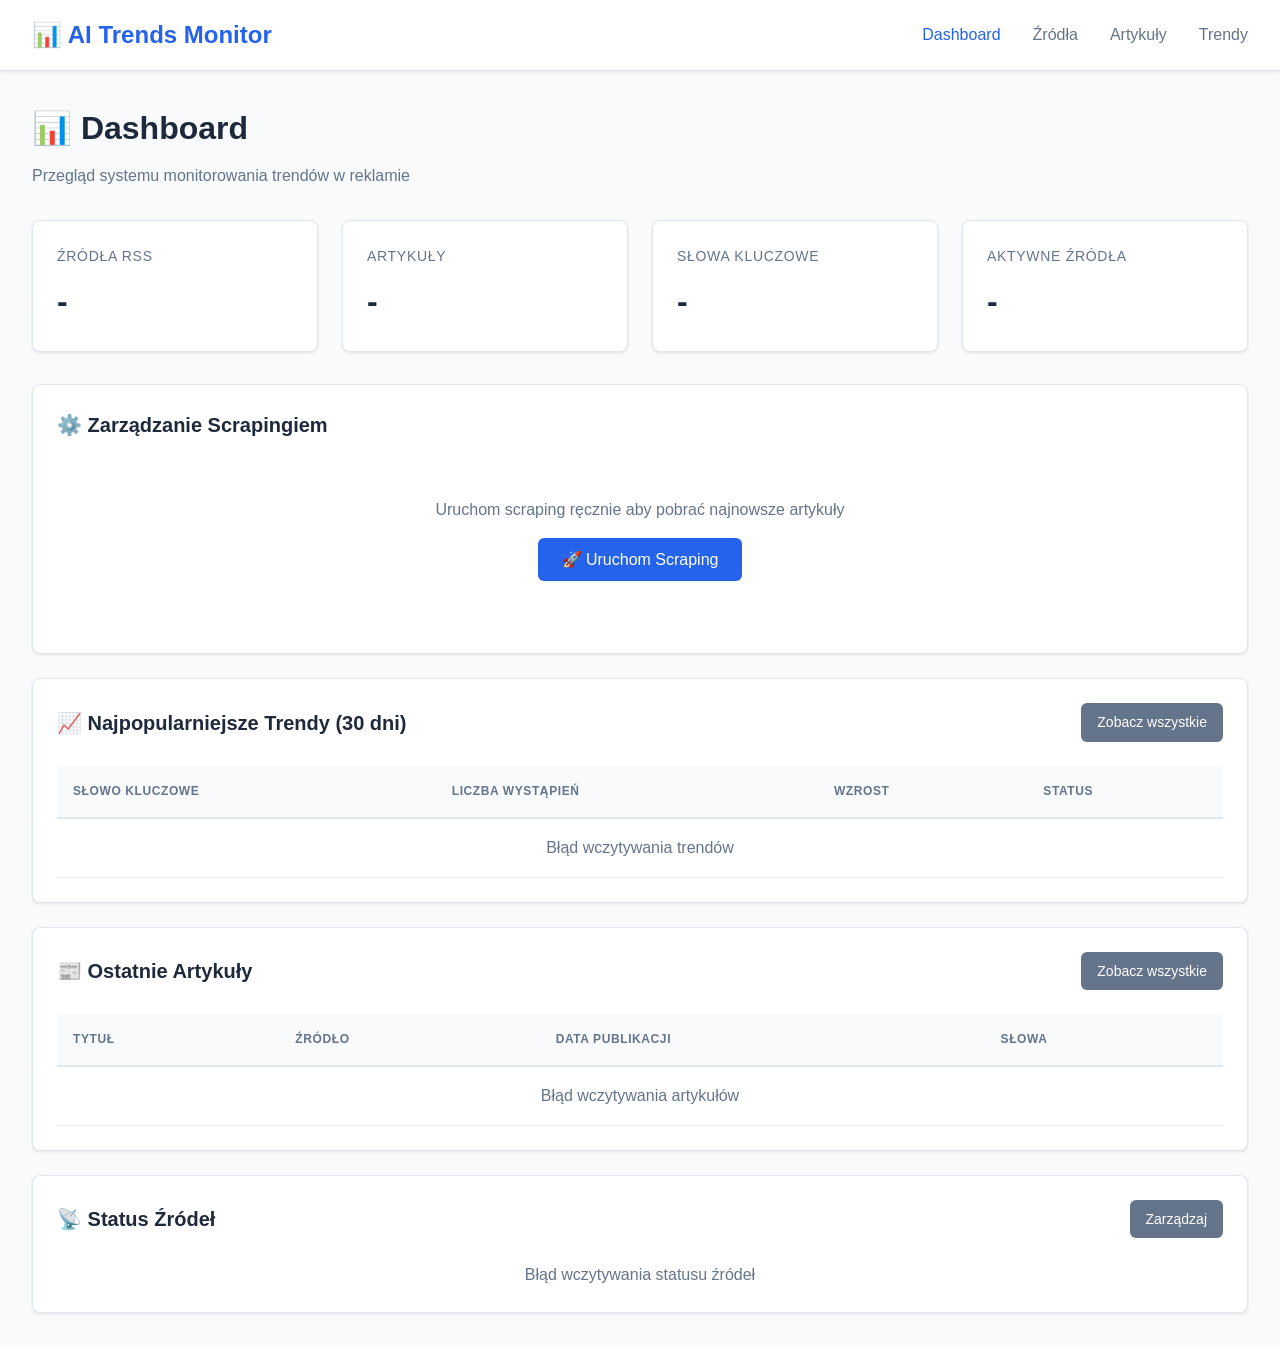
==== admin-panel/index.html @ a09b1613 "init" ====
<!DOCTYPE html>
<html lang="pl">
<head>
    <meta charset="UTF-8">
    <meta name="viewport" content="width=device-width, initial-scale=1.0">
    <title>Dashboard - AI Trends Monitor</title>
    <link rel="stylesheet" href="css/style.css">
</head>
<body>
    <!-- Navigation -->
    <nav>
        <div class="nav-container">
            <a href="index.html" class="nav-brand">📊 AI Trends Monitor</a>
            <ul class="nav-links">
                <li><a href="index.html" class="active">Dashboard</a></li>
                <li><a href="sources.html">Źródła</a></li>
                <li><a href="articles.html">Artykuły</a></li>
                <li><a href="trends.html">Trendy</a></li>
            </ul>
        </div>
    </nav>

    <!-- Main Content -->
    <div class="container">
        <div class="page-header">
            <h1>📊 Dashboard</h1>
            <p>Przegląd systemu monitorowania trendów w reklamie</p>
        </div>

        <!-- Stats Grid -->
        <div class="stats-grid">
            <div class="stat-card">
                <div class="stat-label">Źródła RSS</div>
                <div class="stat-value" id="stat-sources">-</div>
            </div>
            <div class="stat-card">
                <div class="stat-label">Artykuły</div>
                <div class="stat-value" id="stat-articles">-</div>
            </div>
            <div class="stat-card">
                <div class="stat-label">Słowa kluczowe</div>
                <div class="stat-value" id="stat-keywords">-</div>
            </div>
            <div class="stat-card">
                <div class="stat-label">Aktywne źródła</div>
                <div class="stat-value" id="stat-active-sources">-</div>
            </div>
        </div>

        <!-- Scraping Control Card -->
        <div class="card">
            <div class="card-header">
                <h2 class="card-title">⚙️ Zarządzanie Scrapingiem</h2>
            </div>
            <div style="text-align: center; padding: 2rem 0;">
                <p class="text-muted mb-2">Uruchom scraping ręcznie aby pobrać najnowsze artykuły</p>
                <button id="trigger-scraping-btn" class="btn btn-primary" onclick="triggerScraping()">
                    🚀 Uruchom Scraping
                </button>
                <div id="scraping-status" class="mt-2"></div>
            </div>
        </div>

        <!-- Top Trending Keywords Card -->
        <div class="card">
            <div class="card-header">
                <h2 class="card-title">📈 Najpopularniejsze Trendy (30 dni)</h2>
                <a href="trends.html" class="btn btn-secondary btn-sm">Zobacz wszystkie</a>
            </div>
            <div id="loading-trends" class="spinner" style="display: none;"></div>
            <div class="table-container">
                <table>
                    <thead>
                        <tr>
                            <th>Słowo kluczowe</th>
                            <th>Liczba wystąpień</th>
                            <th>Wzrost</th>
                            <th>Status</th>
                        </tr>
                    </thead>
                    <tbody id="trends-tbody">
                        <tr>
                            <td colspan="4" class="text-center text-muted">Wczytywanie...</td>
                        </tr>
                    </tbody>
                </table>
            </div>
        </div>

        <!-- Recent Articles Card -->
        <div class="card">
            <div class="card-header">
                <h2 class="card-title">📰 Ostatnie Artykuły</h2>
                <a href="articles.html" class="btn btn-secondary btn-sm">Zobacz wszystkie</a>
            </div>
            <div id="loading-articles" class="spinner" style="display: none;"></div>
            <div class="table-container">
                <table>
                    <thead>
                        <tr>
                            <th>Tytuł</th>
                            <th>Źródło</th>
                            <th>Data publikacji</th>
                            <th>Słowa</th>
                        </tr>
                    </thead>
                    <tbody id="articles-tbody">
                        <tr>
                            <td colspan="4" class="text-center text-muted">Wczytywanie...</td>
                        </tr>
                    </tbody>
                </table>
            </div>
        </div>

        <!-- Sources Status Card -->
        <div class="card">
            <div class="card-header">
                <h2 class="card-title">📡 Status Źródeł</h2>
                <a href="sources.html" class="btn btn-secondary btn-sm">Zarządzaj</a>
            </div>
            <div id="loading-sources" class="spinner" style="display: none;"></div>
            <div id="sources-status"></div>
        </div>
    </div>

    <script src="js/api.js"></script>
    <script>
        // Load statistics
        async function loadStats() {
            try {
                const stats = await api.getStats();

                document.getElementById('stat-sources').textContent = stats.total_sources || 0;
                document.getElementById('stat-articles').textContent = stats.total_articles || 0;
                document.getElementById('stat-keywords').textContent = stats.unique_keywords || 0;
                document.getElementById('stat-active-sources').textContent = stats.active_sources || 0;

            } catch (error) {
                console.error('Error loading stats:', error);
            }
        }

        // Load top trends
        async function loadTrends() {
            const tbody = document.getElementById('trends-tbody');
            const spinner = document.getElementById('loading-trends');

            try {
                spinner.style.display = 'block';
                tbody.innerHTML = '';

                const trends = await api.getTrends(30, 10);

                if (trends.length === 0) {
                    tbody.innerHTML = `
                        <tr>
                            <td colspan="4" class="text-center text-muted">
                                Brak trendów do wyświetlenia
                            </td>
                        </tr>
                    `;
                    return;
                }

                trends.forEach(trend => {
                    const row = document.createElement('tr');
                    const growthPercent = (trend.growth_rate * 100).toFixed(1);
                    const trendBadge = trend.is_trending
                        ? '<span class="badge badge-success">📈 Rosnący</span>'
                        : '<span class="badge badge-info">-</span>';

                    row.innerHTML = `
                        <td><strong>${trend.keyword}</strong></td>
                        <td>${trend.count}</td>
                        <td><span class="badge badge-success">+${growthPercent}%</span></td>
                        <td>${trendBadge}</td>
                    `;

                    tbody.appendChild(row);
                });

            } catch (error) {
                console.error('Error loading trends:', error);
                tbody.innerHTML = `
                    <tr>
                        <td colspan="4" class="text-center text-muted">
                            Błąd wczytywania trendów
                        </td>
                    </tr>
                `;
            } finally {
                spinner.style.display = 'none';
            }
        }

        // Load recent articles
        async function loadArticles() {
            const tbody = document.getElementById('articles-tbody');
            const spinner = document.getElementById('loading-articles');

            try {
                spinner.style.display = 'block';
                tbody.innerHTML = '';

                const articles = await api.getArticles({ limit: 10, days: 7 });

                if (articles.length === 0) {
                    tbody.innerHTML = `
                        <tr>
                            <td colspan="4" class="text-center text-muted">
                                Brak artykułów do wyświetlenia
                            </td>
                        </tr>
                    `;
                    return;
                }

                articles.forEach(article => {
                    const row = document.createElement('tr');
                    const date = article.published_date
                        ? new Date(article.published_date).toLocaleDateString('pl-PL')
                        : 'Brak daty';

                    row.innerHTML = `
                        <td>
                            <a href="${article.url}" target="_blank" style="color: var(--primary-color); text-decoration: none;">
                                ${article.title}
                            </a>
                        </td>
                        <td><span class="text-sm">${article.source_name}</span></td>
                        <td class="text-sm">${date}</td>
                        <td>${article.word_count}</td>
                    `;

                    tbody.appendChild(row);
                });

            } catch (error) {
                console.error('Error loading articles:', error);
                tbody.innerHTML = `
                    <tr>
                        <td colspan="4" class="text-center text-muted">
                            Błąd wczytywania artykułów
                        </td>
                    </tr>
                `;
            } finally {
                spinner.style.display = 'none';
            }
        }

        // Load sources status
        async function loadSourcesStatus() {
            const container = document.getElementById('sources-status');
            const spinner = document.getElementById('loading-sources');

            try {
                spinner.style.display = 'block';
                container.innerHTML = '';

                const sources = await api.getSources(false);

                const activeSources = sources.filter(s => s.active).length;
                const inactiveSources = sources.filter(s => !s.active).length;

                container.innerHTML = `
                    <div class="flex flex-gap">
                        <div style="flex: 1; text-align: center; padding: 1rem;">
                            <div style="font-size: 2rem; color: var(--success-color);">✓</div>
                            <div style="font-size: 1.5rem; font-weight: 600;">${activeSources}</div>
                            <div class="text-muted text-sm">Aktywne źródła</div>
                        </div>
                        <div style="flex: 1; text-align: center; padding: 1rem;">
                            <div style="font-size: 2rem; color: var(--danger-color);">✗</div>
                            <div style="font-size: 1.5rem; font-weight: 600;">${inactiveSources}</div>
                            <div class="text-muted text-sm">Nieaktywne źródła</div>
                        </div>
                        <div style="flex: 1; text-align: center; padding: 1rem;">
                            <div style="font-size: 2rem;">📊</div>
                            <div style="font-size: 1.5rem; font-weight: 600;">${sources.length}</div>
                            <div class="text-muted text-sm">Wszystkie źródła</div>
                        </div>
                    </div>
                `;

            } catch (error) {
                console.error('Error loading sources status:', error);
                container.innerHTML = '<p class="text-center text-muted">Błąd wczytywania statusu źródeł</p>';
            } finally {
                spinner.style.display = 'none';
            }
        }

        // Trigger scraping
        async function triggerScraping() {
            const btn = document.getElementById('trigger-scraping-btn');
            const statusDiv = document.getElementById('scraping-status');

            try {
                btn.disabled = true;
                btn.textContent = '⏳ Uruchamianie...';

                const result = await api.triggerScraping();

                statusDiv.innerHTML = `
                    <div class="alert alert-success">
                        Scraping uruchomiony! PID: ${result.pid}<br>
                        Status: ${result.status}<br>
                        <small>To może potrwać kilka minut. Odśwież stronę za chwilę aby zobaczyć nowe artykuły.</small>
                    </div>
                `;

                setTimeout(() => {
                    btn.disabled = false;
                    btn.textContent = '🚀 Uruchom Scraping';
                }, 10000);

            } catch (error) {
                statusDiv.innerHTML = `
                    <div class="alert alert-error">
                        Błąd uruchamiania scrapingu: ${error.message}
                    </div>
                `;
                btn.disabled = false;
                btn.textContent = '🚀 Uruchom Scraping';
            }
        }

        // Load all data on page load
        document.addEventListener('DOMContentLoaded', () => {
            loadStats();
            loadTrends();
            loadArticles();
            loadSourcesStatus();
        });
    </script>
</body>
</html>
---- admin-panel/css/style.css ----
/* AI Trends Monitor - Admin Panel Styles */

:root {
    --primary-color: #2563eb;
    --secondary-color: #64748b;
    --success-color: #10b981;
    --danger-color: #ef4444;
    --warning-color: #f59e0b;
    --background-color: #f8fafc;
    --card-background: #ffffff;
    --text-color: #1e293b;
    --text-muted: #64748b;
    --border-color: #e2e8f0;
}

* {
    margin: 0;
    padding: 0;
    box-sizing: border-box;
}

body {
    font-family: -apple-system, BlinkMacSystemFont, 'Segoe UI', 'Roboto', 'Oxygen', 'Ubuntu', 'Cantarell', sans-serif;
    background-color: var(--background-color);
    color: var(--text-color);
    line-height: 1.6;
}

/* Navigation */
nav {
    background-color: var(--card-background);
    border-bottom: 1px solid var(--border-color);
    padding: 1rem 2rem;
    box-shadow: 0 1px 3px rgba(0, 0, 0, 0.1);
}

.nav-container {
    max-width: 1400px;
    margin: 0 auto;
    display: flex;
    justify-content: space-between;
    align-items: center;
}

.nav-brand {
    font-size: 1.5rem;
    font-weight: 700;
    color: var(--primary-color);
    text-decoration: none;
}

.nav-links {
    display: flex;
    gap: 2rem;
    list-style: none;
}

.nav-links a {
    color: var(--text-muted);
    text-decoration: none;
    font-weight: 500;
    transition: color 0.2s;
}

.nav-links a:hover,
.nav-links a.active {
    color: var(--primary-color);
}

/* Container */
.container {
    max-width: 1400px;
    margin: 2rem auto;
    padding: 0 2rem;
}

/* Page Header */
.page-header {
    margin-bottom: 2rem;
}

.page-header h1 {
    font-size: 2rem;
    margin-bottom: 0.5rem;
}

.page-header p {
    color: var(--text-muted);
}

/* Cards */
.card {
    background-color: var(--card-background);
    border: 1px solid var(--border-color);
    border-radius: 8px;
    padding: 1.5rem;
    margin-bottom: 1.5rem;
    box-shadow: 0 1px 3px rgba(0, 0, 0, 0.1);
}

.card-header {
    display: flex;
    justify-content: space-between;
    align-items: center;
    margin-bottom: 1.5rem;
}

.card-title {
    font-size: 1.25rem;
    font-weight: 600;
}

/* Stats Grid */
.stats-grid {
    display: grid;
    grid-template-columns: repeat(auto-fit, minmax(240px, 1fr));
    gap: 1.5rem;
    margin-bottom: 2rem;
}

.stat-card {
    background-color: var(--card-background);
    border: 1px solid var(--border-color);
    border-radius: 8px;
    padding: 1.5rem;
    box-shadow: 0 1px 3px rgba(0, 0, 0, 0.1);
}

.stat-label {
    color: var(--text-muted);
    font-size: 0.875rem;
    font-weight: 500;
    text-transform: uppercase;
    letter-spacing: 0.05em;
    margin-bottom: 0.5rem;
}

.stat-value {
    font-size: 2rem;
    font-weight: 700;
    color: var(--text-color);
}

/* Forms */
.form-group {
    margin-bottom: 1.5rem;
}

.form-label {
    display: block;
    font-weight: 500;
    margin-bottom: 0.5rem;
    color: var(--text-color);
}

.form-input,
.form-select {
    width: 100%;
    padding: 0.75rem;
    border: 1px solid var(--border-color);
    border-radius: 6px;
    font-size: 1rem;
    transition: border-color 0.2s;
}

.form-input:focus,
.form-select:focus {
    outline: none;
    border-color: var(--primary-color);
    box-shadow: 0 0 0 3px rgba(37, 99, 235, 0.1);
}

/* Buttons */
.btn {
    padding: 0.75rem 1.5rem;
    border: none;
    border-radius: 6px;
    font-size: 1rem;
    font-weight: 500;
    cursor: pointer;
    transition: all 0.2s;
    text-decoration: none;
    display: inline-block;
}

.btn-primary {
    background-color: var(--primary-color);
    color: white;
}

.btn-primary:hover {
    background-color: #1d4ed8;
    transform: translateY(-1px);
    box-shadow: 0 4px 6px rgba(0, 0, 0, 0.1);
}

.btn-success {
    background-color: var(--success-color);
    color: white;
}

.btn-success:hover {
    background-color: #059669;
}

.btn-danger {
    background-color: var(--danger-color);
    color: white;
}

.btn-danger:hover {
    background-color: #dc2626;
}

.btn-secondary {
    background-color: var(--secondary-color);
    color: white;
}

.btn-secondary:hover {
    background-color: #475569;
}

.btn-sm {
    padding: 0.5rem 1rem;
    font-size: 0.875rem;
}

/* Table */
.table-container {
    overflow-x: auto;
}

table {
    width: 100%;
    border-collapse: collapse;
}

thead {
    background-color: var(--background-color);
}

th {
    padding: 1rem;
    text-align: left;
    font-weight: 600;
    color: var(--text-muted);
    text-transform: uppercase;
    font-size: 0.75rem;
    letter-spacing: 0.05em;
    border-bottom: 2px solid var(--border-color);
}

td {
    padding: 1rem;
    border-bottom: 1px solid var(--border-color);
}

tr:hover {
    background-color: var(--background-color);
}

/* Badges */
.badge {
    display: inline-block;
    padding: 0.25rem 0.75rem;
    border-radius: 9999px;
    font-size: 0.75rem;
    font-weight: 600;
}

.badge-success {
    background-color: #d1fae5;
    color: #065f46;
}

.badge-danger {
    background-color: #fee2e2;
    color: #991b1b;
}

.badge-warning {
    background-color: #fef3c7;
    color: #92400e;
}

.badge-info {
    background-color: #dbeafe;
    color: #1e40af;
}

/* Alerts */
.alert {
    padding: 1rem 1.5rem;
    border-radius: 6px;
    margin-bottom: 1.5rem;
    border-left: 4px solid;
}

.alert-success {
    background-color: #d1fae5;
    border-color: var(--success-color);
    color: #065f46;
}

.alert-error {
    background-color: #fee2e2;
    border-color: var(--danger-color);
    color: #991b1b;
}

.alert-info {
    background-color: #dbeafe;
    border-color: var(--primary-color);
    color: #1e40af;
}

/* Loading Spinner */
.spinner {
    border: 4px solid var(--border-color);
    border-top: 4px solid var(--primary-color);
    border-radius: 50%;
    width: 40px;
    height: 40px;
    animation: spin 1s linear infinite;
    margin: 2rem auto;
}

@keyframes spin {
    0% { transform: rotate(0deg); }
    100% { transform: rotate(360deg); }
}

/* Modal */
.modal {
    display: none;
    position: fixed;
    z-index: 1000;
    left: 0;
    top: 0;
    width: 100%;
    height: 100%;
    background-color: rgba(0, 0, 0, 0.5);
}

.modal.active {
    display: flex;
    justify-content: center;
    align-items: center;
}

.modal-content {
    background-color: var(--card-background);
    border-radius: 8px;
    padding: 2rem;
    max-width: 500px;
    width: 90%;
    box-shadow: 0 20px 25px -5px rgba(0, 0, 0, 0.1);
}

.modal-header {
    display: flex;
    justify-content: space-between;
    align-items: center;
    margin-bottom: 1.5rem;
}

.modal-title {
    font-size: 1.5rem;
    font-weight: 600;
}

.modal-close {
    background: none;
    border: none;
    font-size: 1.5rem;
    cursor: pointer;
    color: var(--text-muted);
}

.modal-close:hover {
    color: var(--text-color);
}

/* Utilities */
.text-muted {
    color: var(--text-muted);
}

.text-sm {
    font-size: 0.875rem;
}

.text-center {
    text-align: center;
}

.mt-1 { margin-top: 0.5rem; }
.mt-2 { margin-top: 1rem; }
.mt-3 { margin-top: 1.5rem; }
.mb-1 { margin-bottom: 0.5rem; }
.mb-2 { margin-bottom: 1rem; }
.mb-3 { margin-bottom: 1.5rem; }

.flex {
    display: flex;
}

.flex-gap {
    gap: 1rem;
}

.justify-between {
    justify-content: space-between;
}

.items-center {
    align-items: center;
}

/* Responsive */
@media (max-width: 768px) {
    .container {
        padding: 0 1rem;
    }

    .nav-container {
        flex-direction: column;
        gap: 1rem;
    }

    .nav-links {
        flex-direction: column;
        gap: 0.5rem;
    }

    .stats-grid {
        grid-template-columns: 1fr;
    }
}
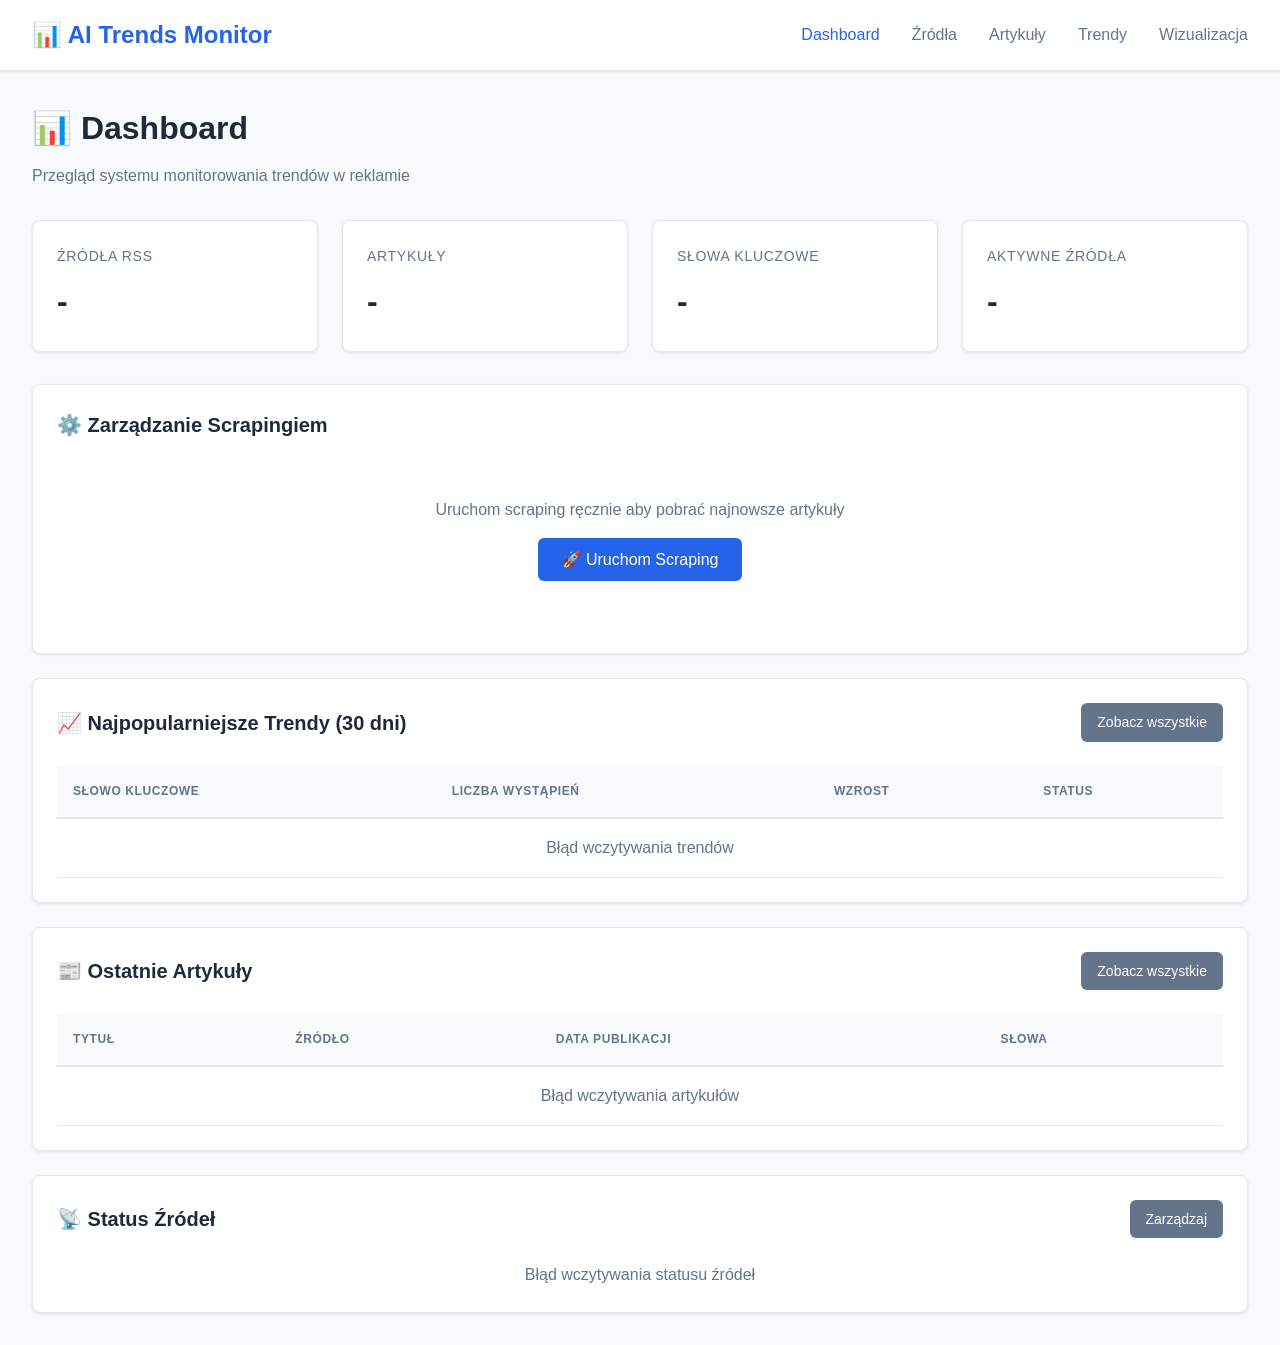
==== commit 466b24dd: "Add topic visualization feature with interactive 2D mapping" ====
--- a/admin-panel/index.html
+++ b/admin-panel/index.html
@@ -16,6 +16,7 @@
                 <li><a href="sources.html">Źródła</a></li>
                 <li><a href="articles.html">Artykuły</a></li>
                 <li><a href="trends.html">Trendy</a></li>
+                <li><a href="visualization.html">Wizualizacja</a></li>
             </ul>
         </div>
     </nav>
@@ -172,7 +173,13 @@
 
                     row.innerHTML = `
                         <td><strong>${trend.keyword}</strong></td>
-                        <td>${trend.count}</td>
+                        <td>
+                            <a href="articles.html?topic_id=${trend.topic_id}&topic_name=${encodeURIComponent(trend.keyword)}"
+                               style="color: var(--primary-color); text-decoration: none;"
+                               title="Zobacz artykuły powiązane z tym trendem">
+                                ${trend.count} 📄
+                            </a>
+                        </td>
                         <td><span class="badge badge-success">+${growthPercent}%</span></td>
                         <td>${trendBadge}</td>
                     `;
